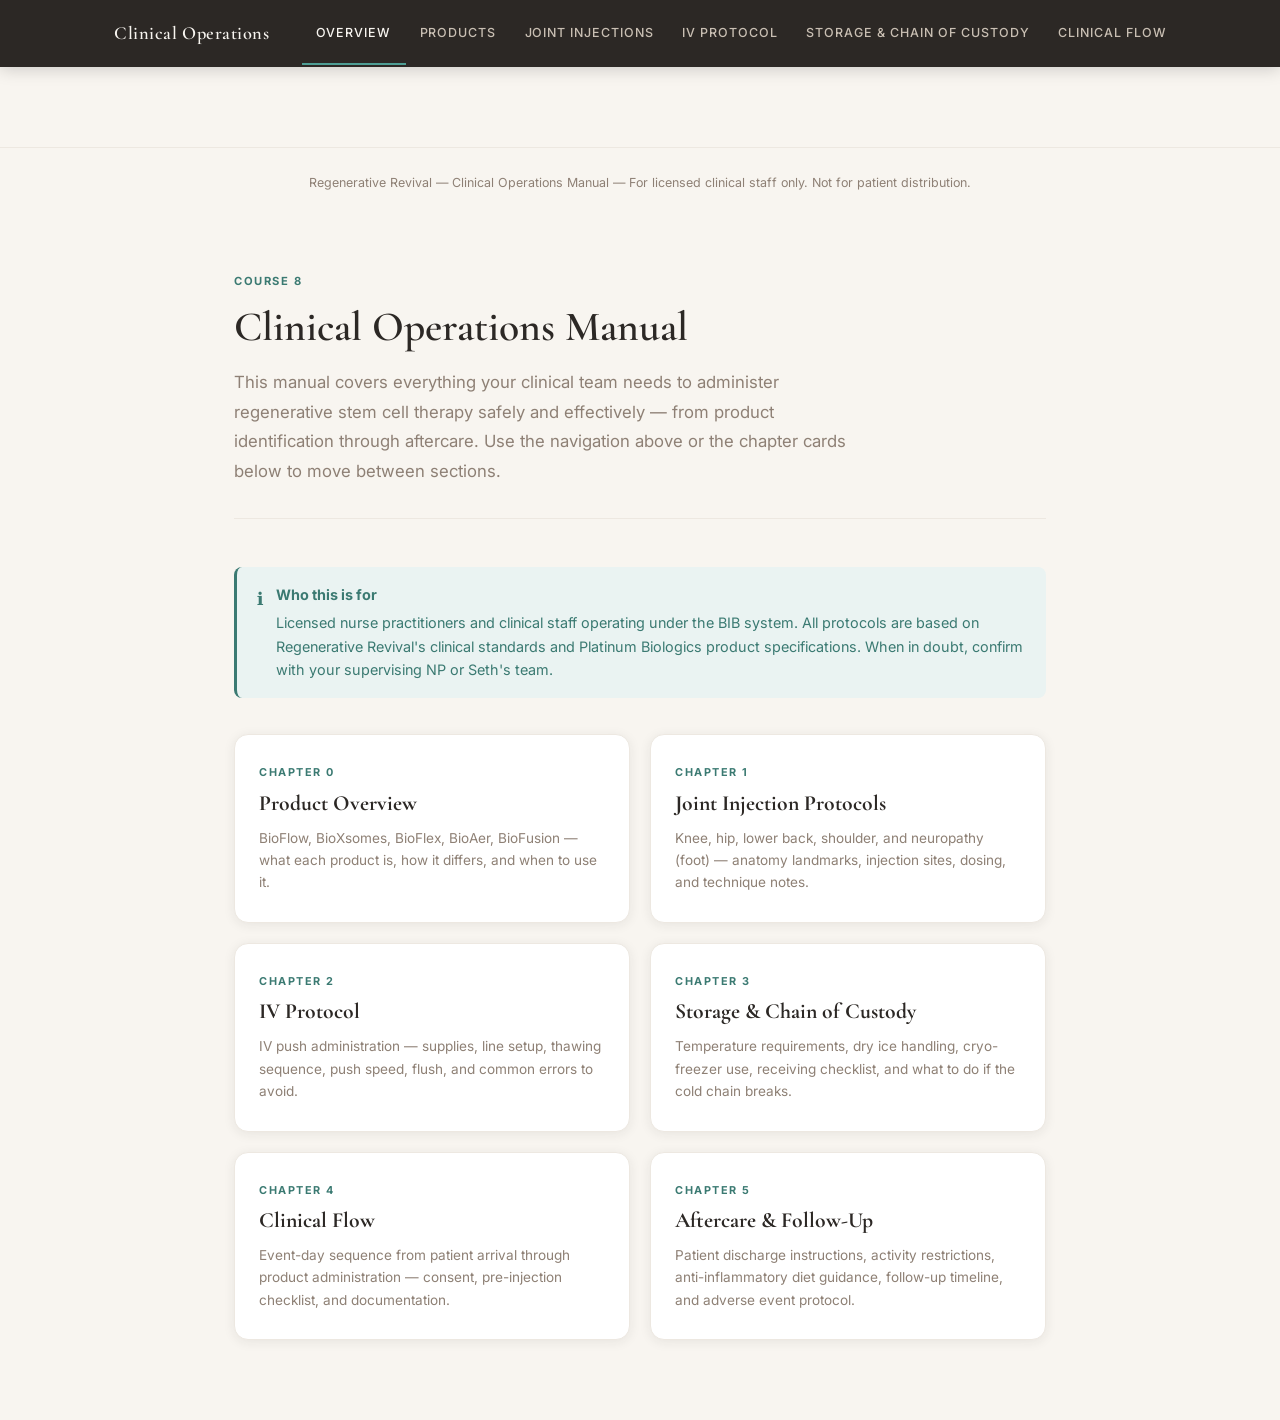
==== index.html @ a7f9cb19 "Initial commit — clinical protocol pages" ====
<!DOCTYPE html>
<html lang="en">
<head>
  <meta charset="UTF-8" />
  <meta name="viewport" content="width=device-width, initial-scale=1.0" />
  <title>Clinical Operations Manual</title>
  <link rel="preconnect" href="https://fonts.googleapis.com" />
  <link href="https://fonts.googleapis.com/css2?family=Cormorant+Garamond:wght@400;600;700&family=Inter:wght@400;500;600;700&display=swap" rel="stylesheet" />
  <link rel="stylesheet" href="styles.css" />
</head>
<body>
  <script src="nav.js"></script>

  <div class="page-wrap">

    <div class="page-header">
      <span class="chapter-label">Course 8</span>
      <h1 class="page-title">Clinical Operations Manual</h1>
      <p class="page-intro">
        This manual covers everything your clinical team needs to administer regenerative stem cell therapy safely and effectively — from product identification through aftercare. Use the navigation above or the chapter cards below to move between sections.
      </p>
    </div>

    <div class="callout info">
      <span class="callout-icon">ℹ️</span>
      <div>
        <strong>Who this is for</strong>
        Licensed nurse practitioners and clinical staff operating under the BIB system. All protocols are based on Regenerative Revival's clinical standards and Platinum Biologics product specifications. When in doubt, confirm with your supervising NP or Seth's team.
      </div>
    </div>

    <div class="chapter-grid">

      <a class="chapter-card" href="ch0-products.html">
        <div class="ch-num">Chapter 0</div>
        <h3>Product Overview</h3>
        <p>BioFlow, BioXsomes, BioFlex, BioAer, BioFusion — what each product is, how it differs, and when to use it.</p>
      </a>

      <a class="chapter-card" href="ch1-joints.html">
        <div class="ch-num">Chapter 1</div>
        <h3>Joint Injection Protocols</h3>
        <p>Knee, hip, lower back, shoulder, and neuropathy (foot) — anatomy landmarks, injection sites, dosing, and technique notes.</p>
      </a>

      <a class="chapter-card" href="ch2-iv.html">
        <div class="ch-num">Chapter 2</div>
        <h3>IV Protocol</h3>
        <p>IV push administration — supplies, line setup, thawing sequence, push speed, flush, and common errors to avoid.</p>
      </a>

      <a class="chapter-card" href="ch3-storage.html">
        <div class="ch-num">Chapter 3</div>
        <h3>Storage &amp; Chain of Custody</h3>
        <p>Temperature requirements, dry ice handling, cryo-freezer use, receiving checklist, and what to do if the cold chain breaks.</p>
      </a>

      <a class="chapter-card" href="ch4-clinical.html">
        <div class="ch-num">Chapter 4</div>
        <h3>Clinical Flow</h3>
        <p>Event-day sequence from patient arrival through product administration — consent, pre-injection checklist, and documentation.</p>
      </a>

      <a class="chapter-card" href="ch5-aftercare.html">
        <div class="ch-num">Chapter 5</div>
        <h3>Aftercare &amp; Follow-Up</h3>
        <p>Patient discharge instructions, activity restrictions, anti-inflammatory diet guidance, follow-up timeline, and adverse event protocol.</p>
      </a>

    </div>

  </div>
</body>
</html>
---- styles.css ----
/* ─── TOKENS ──────────────────────────────────────────────────────────────── */
:root {
  --cream:       #F8F5F0;
  --white:       #FFFFFF;
  --stone-100:   #EDE8E1;
  --stone-300:   #C9BFB3;
  --stone-500:   #8E8075;
  --charcoal:    #2C2825;
  --ink:         #3D3630;
  --teal:        #3B7A72;
  --teal-light:  #4E9E94;
  --teal-pale:   #EAF3F2;
  --gold:        #B8872A;
  --gold-pale:   #FBF4E6;
  --danger:      #C0392B;
  --danger-pale: #FDECEA;

  --font-display: 'Cormorant Garamond', Georgia, serif;
  --font-body:    'Inter', system-ui, sans-serif;

  --radius:  8px;
  --radius-lg: 14px;
  --shadow:  0 2px 12px rgba(44,40,37,0.08);
  --shadow-md: 0 4px 24px rgba(44,40,37,0.12);
}

/* ─── RESET ───────────────────────────────────────────────────────────────── */
*, *::before, *::after { box-sizing: border-box; margin: 0; padding: 0; }
html { font-size: 16px; scroll-behavior: smooth; }
body {
  font-family: var(--font-body);
  background: var(--cream);
  color: var(--ink);
  line-height: 1.7;
  -webkit-font-smoothing: antialiased;
}
a { color: var(--teal); text-decoration: none; }
a:hover { text-decoration: underline; }
img { max-width: 100%; border-radius: var(--radius); display: block; }

/* ─── NAV ─────────────────────────────────────────────────────────────────── */
.site-nav {
  background: var(--charcoal);
  position: sticky;
  top: 0;
  z-index: 100;
  box-shadow: 0 2px 16px rgba(0,0,0,0.18);
}
.site-nav .nav-inner {
  max-width: 1100px;
  margin: 0 auto;
  padding: 0 24px;
  display: flex;
  align-items: center;
  gap: 0;
}
.nav-logo {
  font-family: var(--font-display);
  font-size: 1.15rem;
  font-weight: 600;
  color: var(--cream);
  letter-spacing: 0.03em;
  padding: 18px 0;
  margin-right: 32px;
  white-space: nowrap;
  text-decoration: none;
}
.nav-logo:hover { text-decoration: none; color: var(--stone-100); }
.nav-links {
  display: flex;
  align-items: center;
  gap: 0;
  overflow-x: auto;
  -ms-overflow-style: none;
  scrollbar-width: none;
  flex: 1;
}
.nav-links::-webkit-scrollbar { display: none; }
.nav-links a {
  color: var(--stone-300);
  font-size: 0.78rem;
  font-weight: 500;
  letter-spacing: 0.08em;
  text-transform: uppercase;
  padding: 20px 14px;
  white-space: nowrap;
  border-bottom: 2px solid transparent;
  transition: color 0.2s, border-color 0.2s;
  text-decoration: none;
}
.nav-links a:hover { color: var(--cream); text-decoration: none; }
.nav-links a.active {
  color: var(--cream);
  border-bottom-color: var(--teal-light);
}

/* ─── PAGE SHELL ──────────────────────────────────────────────────────────── */
.page-wrap {
  max-width: 860px;
  margin: 0 auto;
  padding: 48px 24px 80px;
}

/* ─── PAGE HEADER ─────────────────────────────────────────────────────────── */
.page-header {
  margin-bottom: 48px;
  padding-bottom: 32px;
  border-bottom: 1px solid var(--stone-100);
}
.chapter-label {
  display: inline-block;
  font-size: 0.7rem;
  font-weight: 700;
  letter-spacing: 0.14em;
  text-transform: uppercase;
  color: var(--teal);
  margin-bottom: 12px;
}
.page-title {
  font-family: var(--font-display);
  font-size: 2.6rem;
  font-weight: 600;
  color: var(--charcoal);
  line-height: 1.2;
  margin-bottom: 16px;
}
.page-intro {
  font-size: 1.05rem;
  color: var(--stone-500);
  max-width: 640px;
  line-height: 1.75;
}

/* ─── SECTION ─────────────────────────────────────────────────────────────── */
.section {
  margin-bottom: 48px;
}
.section-title {
  font-family: var(--font-display);
  font-size: 1.55rem;
  font-weight: 600;
  color: var(--charcoal);
  margin-bottom: 20px;
  padding-bottom: 10px;
  border-bottom: 1px solid var(--stone-100);
}
.section-subtitle {
  font-size: 0.72rem;
  font-weight: 700;
  letter-spacing: 0.12em;
  text-transform: uppercase;
  color: var(--stone-500);
  margin-bottom: 10px;
  margin-top: 24px;
}

/* ─── PRODUCT CARDS ───────────────────────────────────────────────────────── */
.product-grid {
  display: grid;
  grid-template-columns: repeat(auto-fill, minmax(240px, 1fr));
  gap: 16px;
  margin-top: 16px;
}
.product-card {
  background: var(--white);
  border: 1px solid var(--stone-100);
  border-radius: var(--radius-lg);
  padding: 22px 20px;
  box-shadow: var(--shadow);
}
.product-card .prod-name {
  font-family: var(--font-display);
  font-size: 1.25rem;
  font-weight: 700;
  color: var(--charcoal);
  margin-bottom: 4px;
}
.product-card .prod-type {
  font-size: 0.7rem;
  font-weight: 700;
  letter-spacing: 0.1em;
  text-transform: uppercase;
  color: var(--teal);
  margin-bottom: 12px;
}
.product-card p {
  font-size: 0.88rem;
  color: var(--stone-500);
  line-height: 1.65;
}
.route-tags {
  display: flex;
  flex-wrap: wrap;
  gap: 6px;
  margin-top: 12px;
}
.tag {
  display: inline-block;
  background: var(--teal-pale);
  color: var(--teal);
  font-size: 0.68rem;
  font-weight: 600;
  letter-spacing: 0.06em;
  text-transform: uppercase;
  padding: 3px 9px;
  border-radius: 20px;
}
.tag.gold {
  background: var(--gold-pale);
  color: var(--gold);
}

/* ─── INFO CARDS ──────────────────────────────────────────────────────────── */
.info-card {
  background: var(--white);
  border: 1px solid var(--stone-100);
  border-radius: var(--radius-lg);
  padding: 24px 26px;
  box-shadow: var(--shadow);
  margin-bottom: 20px;
}
.info-card h3 {
  font-family: var(--font-display);
  font-size: 1.2rem;
  color: var(--charcoal);
  margin-bottom: 12px;
}
.info-card p, .info-card li {
  font-size: 0.92rem;
  color: var(--ink);
  line-height: 1.7;
}
.info-card ul, .info-card ol {
  padding-left: 20px;
}
.info-card li { margin-bottom: 6px; }

/* ─── DOSING TABLE ────────────────────────────────────────────────────────── */
.dose-table {
  width: 100%;
  border-collapse: collapse;
  background: var(--white);
  border-radius: var(--radius-lg);
  overflow: hidden;
  box-shadow: var(--shadow);
  margin-top: 16px;
}
.dose-table thead {
  background: var(--charcoal);
  color: var(--cream);
}
.dose-table th {
  padding: 13px 18px;
  font-size: 0.72rem;
  font-weight: 600;
  letter-spacing: 0.1em;
  text-transform: uppercase;
  text-align: left;
}
.dose-table td {
  padding: 13px 18px;
  font-size: 0.9rem;
  border-bottom: 1px solid var(--stone-100);
  vertical-align: top;
}
.dose-table tr:last-child td { border-bottom: none; }
.dose-table tr:nth-child(even) td { background: var(--cream); }

/* ─── STEP LIST ───────────────────────────────────────────────────────────── */
.step-list {
  counter-reset: steps;
  list-style: none;
  padding: 0;
}
.step-list li {
  counter-increment: steps;
  display: flex;
  gap: 16px;
  margin-bottom: 18px;
  align-items: flex-start;
}
.step-list li::before {
  content: counter(steps);
  flex-shrink: 0;
  width: 30px;
  height: 30px;
  background: var(--teal);
  color: white;
  font-size: 0.78rem;
  font-weight: 700;
  border-radius: 50%;
  display: flex;
  align-items: center;
  justify-content: center;
  margin-top: 2px;
}
.step-list li p {
  font-size: 0.92rem;
  color: var(--ink);
  line-height: 1.7;
  padding-top: 4px;
}

/* ─── CALLOUT BOXES ───────────────────────────────────────────────────────── */
.callout {
  border-radius: var(--radius);
  padding: 16px 20px;
  margin: 20px 0;
  font-size: 0.9rem;
  line-height: 1.65;
  display: flex;
  gap: 12px;
  align-items: flex-start;
}
.callout-icon { font-size: 1.1rem; flex-shrink: 0; margin-top: 1px; }
.callout.info    { background: var(--teal-pale); color: var(--teal); border-left: 3px solid var(--teal); }
.callout.warning { background: var(--gold-pale);  color: #7A5B18; border-left: 3px solid var(--gold); }
.callout.danger  { background: var(--danger-pale); color: var(--danger); border-left: 3px solid var(--danger); }
.callout strong  { display: block; margin-bottom: 4px; }

/* ─── IMAGE PLACEHOLDER ───────────────────────────────────────────────────── */
.img-placeholder {
  background: var(--stone-100);
  border: 2px dashed var(--stone-300);
  border-radius: var(--radius-lg);
  display: flex;
  flex-direction: column;
  align-items: center;
  justify-content: center;
  gap: 10px;
  padding: 40px 24px;
  margin: 20px 0;
  text-align: center;
}
.img-placeholder .ph-icon {
  font-size: 2rem;
  color: var(--stone-300);
}
.img-placeholder .ph-label {
  font-size: 0.78rem;
  font-weight: 700;
  letter-spacing: 0.1em;
  text-transform: uppercase;
  color: var(--stone-500);
}
.img-placeholder .ph-desc {
  font-size: 0.82rem;
  color: var(--stone-500);
  max-width: 320px;
}
.img-pair {
  display: grid;
  grid-template-columns: 1fr 1fr;
  gap: 16px;
  margin: 20px 0;
}

/* ─── INDEX GRID ──────────────────────────────────────────────────────────── */
.chapter-grid {
  display: grid;
  grid-template-columns: repeat(auto-fill, minmax(260px, 1fr));
  gap: 20px;
  margin-top: 36px;
}
.chapter-card {
  background: var(--white);
  border: 1px solid var(--stone-100);
  border-radius: var(--radius-lg);
  padding: 28px 24px;
  box-shadow: var(--shadow);
  transition: box-shadow 0.2s, transform 0.2s;
  text-decoration: none;
  display: block;
  color: inherit;
}
.chapter-card:hover {
  box-shadow: var(--shadow-md);
  transform: translateY(-2px);
  text-decoration: none;
  color: inherit;
}
.chapter-card .ch-num {
  font-size: 0.68rem;
  font-weight: 700;
  letter-spacing: 0.14em;
  text-transform: uppercase;
  color: var(--teal);
  margin-bottom: 8px;
}
.chapter-card h3 {
  font-family: var(--font-display);
  font-size: 1.35rem;
  color: var(--charcoal);
  margin-bottom: 10px;
  line-height: 1.25;
}
.chapter-card p {
  font-size: 0.85rem;
  color: var(--stone-500);
  line-height: 1.65;
}

/* ─── FOOTER ──────────────────────────────────────────────────────────────── */
.site-footer {
  margin-top: 80px;
  padding: 24px;
  text-align: center;
  font-size: 0.78rem;
  color: var(--stone-500);
  border-top: 1px solid var(--stone-100);
}

/* ─── RESPONSIVE ──────────────────────────────────────────────────────────── */
@media (max-width: 640px) {
  .page-title { font-size: 2rem; }
  .img-pair { grid-template-columns: 1fr; }
  .product-grid { grid-template-columns: 1fr; }
  .nav-logo { font-size: 1rem; margin-right: 16px; }
}
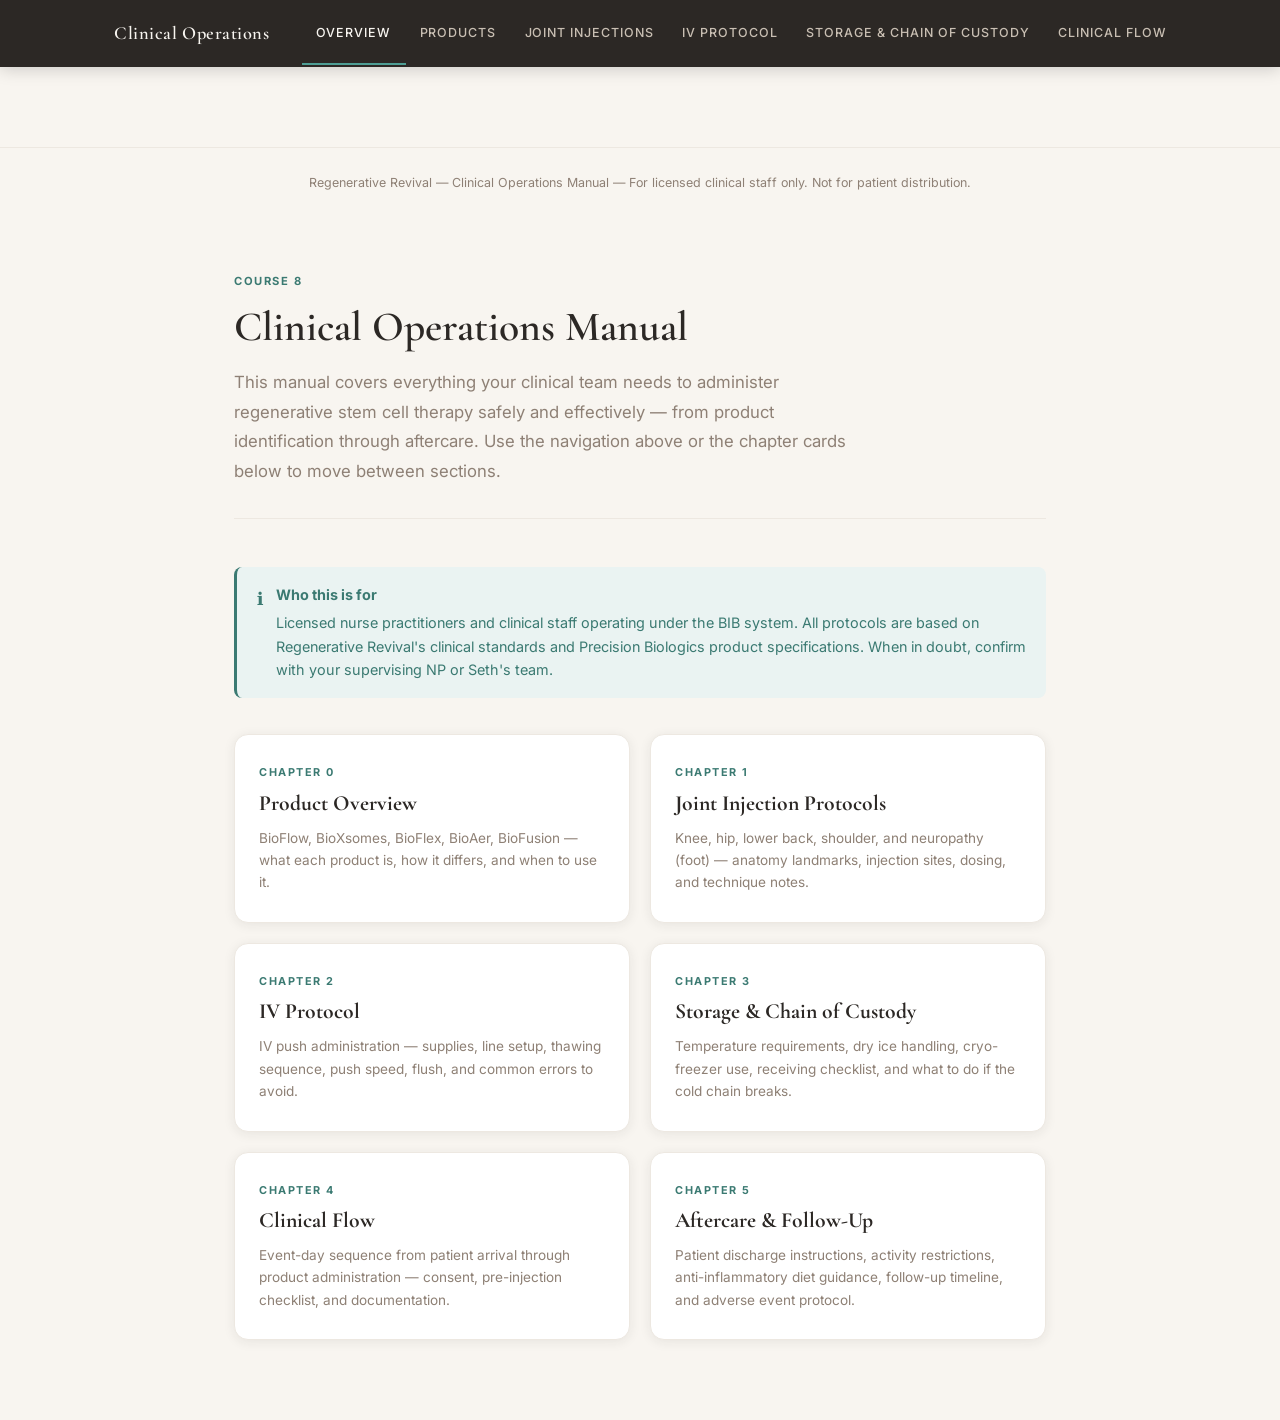
==== commit df1ada38: "Replace Platinum Biologics with Precision Biologics across all pages" ====
--- a/index.html
+++ b/index.html
@@ -25,7 +25,7 @@
       <span class="callout-icon">ℹ️</span>
       <div>
         <strong>Who this is for</strong>
-        Licensed nurse practitioners and clinical staff operating under the BIB system. All protocols are based on Regenerative Revival's clinical standards and Platinum Biologics product specifications. When in doubt, confirm with your supervising NP or Seth's team.
+        Licensed nurse practitioners and clinical staff operating under the BIB system. All protocols are based on Regenerative Revival's clinical standards and Precision Biologics product specifications. When in doubt, confirm with your supervising NP or Seth's team.
       </div>
     </div>
 
